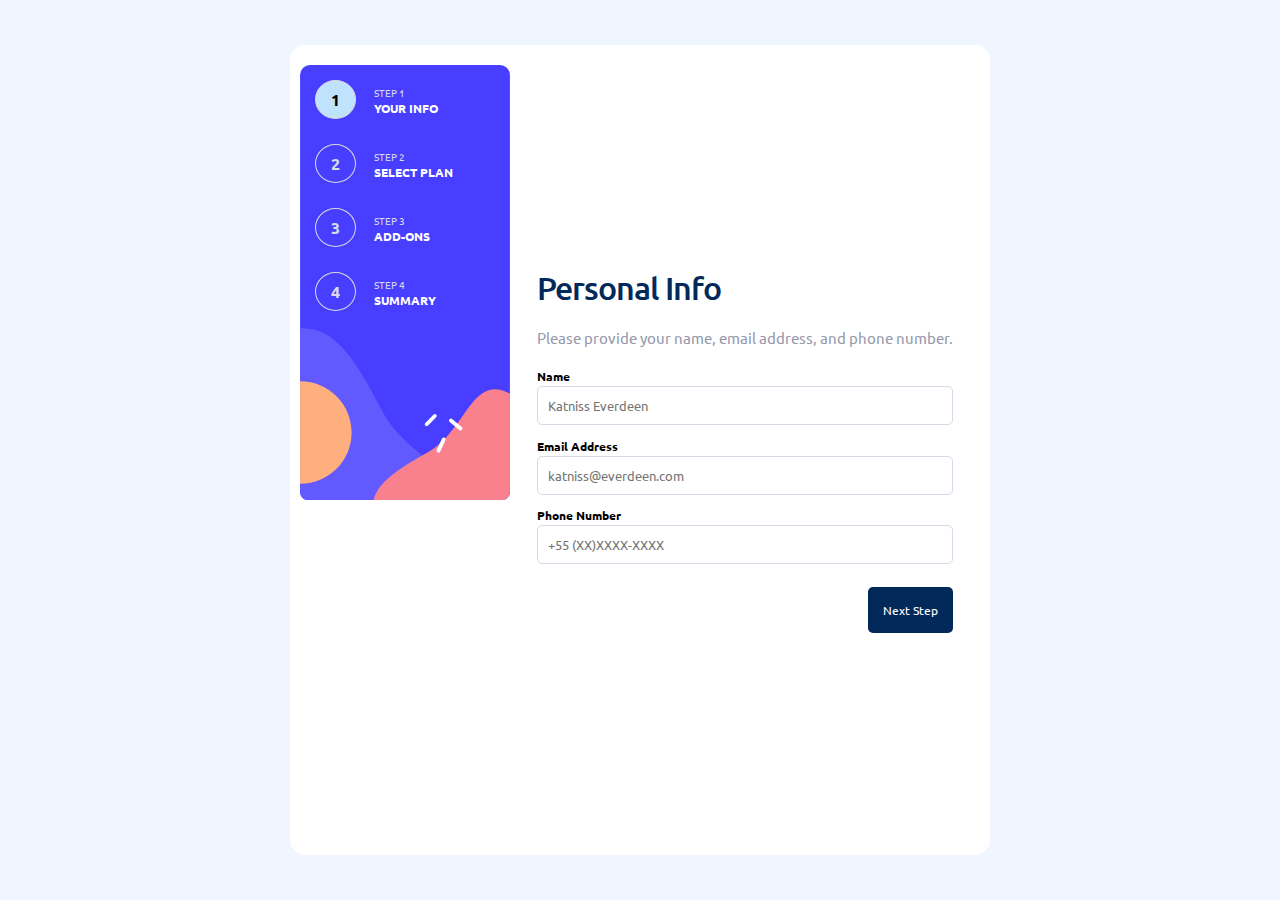
==== index.html @ 2a0fca8e "deploy" ====
<!DOCTYPE html>
<html lang="en">
<head>
  <meta charset="UTF-8">
  <meta name="viewport" content="width=device-width, initial-scale=1.0">

  <link rel="icon" type="image/png" sizes="32x32" href="./assets/images/favicon-32x32.png">
  <link
      href="https://fonts.googleapis.com/css2?family=Ubuntu:wght@400;500;700&display=swap"
      rel="stylesheet"
    />
    <link rel="stylesheet" href="styles.css">
  
  <title>Frontend Mentor | Multi-step form</title>


  <style>
    .attribution { font-size: 11px; text-align: center; }
    .attribution a { color: hsl(228, 45%, 44%); }
  </style>
</head>
<body>
  <div class="container">
    <div class="container_roadmap">
      <aside class="aside_bar">
        <ul class="container_roadmap--lista">
          <li class="container_roadmap--lista-conteudo">
            <div class="container_rodmap--lista-item">
              <p class="index step_active">1</p>
              <div class="informacoes_lateral">
                <span>STEP 1</span>
                <p>YOUR INFO</p>
              </div>
            </div>
          </li>
          <li class="container_roadmap--lista-conteudo">
            <div class="container_rodmap--lista-item">
              <p class="index">2</p>
              <div class="informacoes_lateral">
                <span>STEP 2</span>
                <p>SELECT PLAN</p>
              </div>
            </div>
          </li>
          <li class="container_roadmap--lista-conteudo">
            <div class="container_rodmap--lista-item">
              <p class="index">3</p>
              <div class="informacoes_lateral">
                <span>STEP 3</span>
                <p>ADD-ONS</p>
              </div>
            </div>
          </li>
          <li class="container_roadmap--lista-conteudo">
            <div class="container_rodmap--lista-item">
              <p class="index">4</p>
              <div class="informacoes_lateral">
                <span>STEP 4</span>
                <p>SUMMARY</p>
              </div>
            </div>
          </li>
        </ul>
      </aside>
    </div>

    <div class="container_informacoes">
      <div class="container_informacoes_pag1">
        <div class="div_sem_botao">
          <h1>Personal Info</h1>
          <p>Please provide your name, email address, and phone number.</p>
          <form action="" class="container_informacoes_pag1_form">
            <div class="informacoes">
              <label for="text" class="label">Name</label>
              <input type="text" placeholder="Katniss Everdeen" name="text" id="text" required />
            </div>
            <div class="informacoes">
              <label for="text" class="label">Email Address</label>
              <input type="email" placeholder="katniss@everdeen.com" name="email" id="email" required/>
            </div>
            <div class="informacoes">
              <label for="text" class="label">Phone Number</label>
              <input type="te" placeholder="+55 (XX)XXXX-XXXX" name="text" id="text" required/>
            </div>
        </div>
        <div class="botao">
          <a  type="submit" class="button_next_step" href="plan.html">Next Step</a>
        </div>
        </form>
      </div>
      <div class="branco">
  
      </div>
    </div>
   



  </div>
  




  
  
</body>

</html>
---- styles.css ----
* {
    padding: 0;
    margin: 0;
    -webkit-box-sizing: border-box;
            box-sizing: border-box;
    font-family: "Ubuntu", sans-serif;
  }

body{
    background-color:#f0f6ff; 
    display: flex;
    height: 100vh;
    justify-content: center;
    align-items: center;
}

.container{
    background-color: white;
    border-radius: 15px;
    display: flex;
    height: 90vh;
    width: 700px;
    justify-content: center;
    align-items: center;
    

    
}

.container_roadmap--lista-conteudo{
    list-style-type: none;
}

.container_roadmap{
    background-image: url(./assets/images/bg-sidebar-desktop.svg);
    background-size: contain;
    background-repeat: no-repeat;
    padding: 15px;
    border-radius: 10px;
    padding: 15px;
    width: 30%;
    height: 95%;
    margin-left: -4%;
}

.container_rodmap--lista-item{
    display: flex ;
    padding-bottom: 25px;
}

.index{
    border: 1px solid #d6d9e6;
    border-radius: 100%;
    margin-right: 18px;
    font-weight: 700;
    padding: 8px 15px;
    color: #d6d9e6;
    
}

.informacoes_lateral{
    color: #d6d9e6;
}
.informacoes_lateral p{
    color:white;
    font-weight: 700;
    font-size: 12px;
}

.informacoes_lateral span{
    font-size: 10px;
}


.container_informacoes{
    margin-left: 1%;
}

.div_sem_botao{
    margin-left:20px ;
}

.container_informacoes_pag1 h1{
    color: #02295a;
    font-weight: 500;
    letter-spacing: -1px;
}

.container_informacoes_pag1 label{
    font-size: 12px;
    margin-bottom: 2px;
    font-weight: bold;
}
.container_informacoes_pag1 p{
    color: #9699ab;
    margin: 5% 0;
    font-size: 15px;

}

.informacoes{
    display: flex;
    flex-direction: column;
    padding-bottom: 3%;
}

.container_informacoes_pag1 input{
    border: 1px solid #d6d9e6;
    border-radius: 5PX;
    padding: 10PX;
}

.container_informacoes_pag1 input:hover{
    border: 1px solid #02295a;
}

.botao{
    display: flex;
    justify-content: end;
    margin-top: 10px;
}
.button_next_step{

    padding: 15px 15px;
    border-radius: 5px;
    background-color: #02295a;
    color: white;;
    border: none;
    font-weight: 400;
    font-size: 12px;
    text-decoration: none;
}

.step_active{
   background-color: #bfe2fd;
    color: black;
}


@media (max-width: 768px) {
    body {
        background-color: #f0f6ff;
        height: 100vh;
        display: -webkit-box;
        display: -ms-flexbox;
        display: flex;
        margin: 0;
    }
    .container{
        width: 900px;
        margin: auto;
        background-color:#f0f6ff;
        padding: 15px;
        border-radius: 10px;
        height: 550px;
        flex-direction: column;
        margin: 0;
    }
    .informacoes_lateral{
        display: none;
    }
    .container_roadmap--lista{
        display: flex;
        align-items: center;
        justify-content: center;
   
    }


    .container_roadmap{
        background-size: cover;
        width: 100%;
        flex-direction: row;
        position: absolute;
        top: 0%;
        background-image: url(./assets/images/bg-sidebar-mobile.svg);
        border-radius: 0%;
        padding: 10%;
        height: 30%;
        margin-left: 0;
    }

    .div_sem_botao{
        background-color: white;
        padding: 25px;
        margin-left: 1%;
        border-radius: 5%;
        position: relative;
    }


}
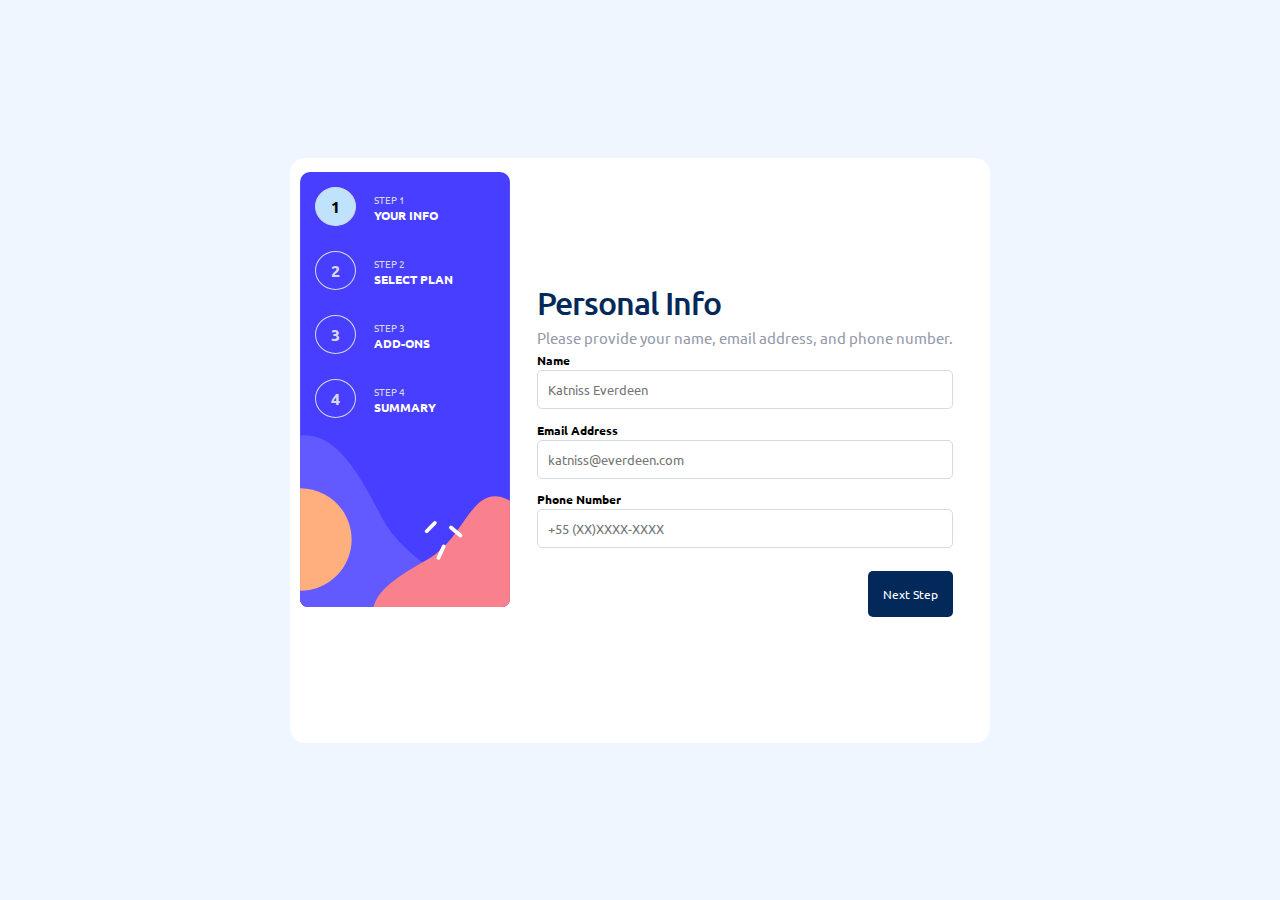
==== commit e792d18a: "deploy" ====
--- a/index.html
+++ b/index.html
@@ -72,19 +72,19 @@
           <form action="" class="container_informacoes_pag1_form">
             <div class="informacoes">
               <label for="text" class="label">Name</label>
-              <input type="text" placeholder="Katniss Everdeen" name="text" id="text" required />
+              <input required id="nome" type="text" placeholder="Katniss Everdeen" name="text"  />
             </div>
             <div class="informacoes">
               <label for="text" class="label">Email Address</label>
-              <input type="email" placeholder="katniss@everdeen.com" name="email" id="email" required/>
+              <input required type="email" placeholder="katniss@everdeen.com" name="email" id="email"/>
             </div>
             <div class="informacoes">
               <label for="text" class="label">Phone Number</label>
-              <input type="te" placeholder="+55 (XX)XXXX-XXXX" name="text" id="text" required/>
+              <input required type="" placeholder="+55 (XX)XXXX-XXXX" name="text" id="telefone" />
             </div>
         </div>
         <div class="botao">
-          <a  type="submit" class="button_next_step" href="plan.html">Next Step</a>
+          <input type="submit"  class="button_next_step" formaction="plan.html" id="submit" value="Next Step"></input>
         </div>
         </form>
       </div>
@@ -102,8 +102,7 @@
 
 
 
-  
-  
 </body>
+<script src="js/index.js"></script>
 
 </html>
--- a/styles.css
+++ b/styles.css
@@ -5,7 +5,6 @@
             box-sizing: border-box;
     font-family: "Ubuntu", sans-serif;
   }
-
 body{
     background-color:#f0f6ff; 
     display: flex;
@@ -14,16 +13,18 @@
     align-items: center;
 }
 
+
+.year-plan{
+    left: 27px;
+}
 .container{
     background-color: white;
     border-radius: 15px;
     display: flex;
-    height: 90vh;
+    height: 65vh;
     width: 700px;
     justify-content: center;
     align-items: center;
-    
-
     
 }
 
@@ -93,7 +94,7 @@
 }
 .container_informacoes_pag1 p{
     color: #9699ab;
-    margin: 5% 0;
+    margin: 5px 0;
     font-size: 15px;
 
 }
@@ -104,7 +105,7 @@
     padding-bottom: 3%;
 }
 
-.container_informacoes_pag1 input{
+#email, #nome, #telefone{
     border: 1px solid #d6d9e6;
     border-radius: 5PX;
     padding: 10PX;
@@ -129,6 +130,8 @@
     font-weight: 400;
     font-size: 12px;
     text-decoration: none;
+ 
+
 }
 
 .step_active{
@@ -189,4 +192,5 @@
     }
 
 
-}+}
+
